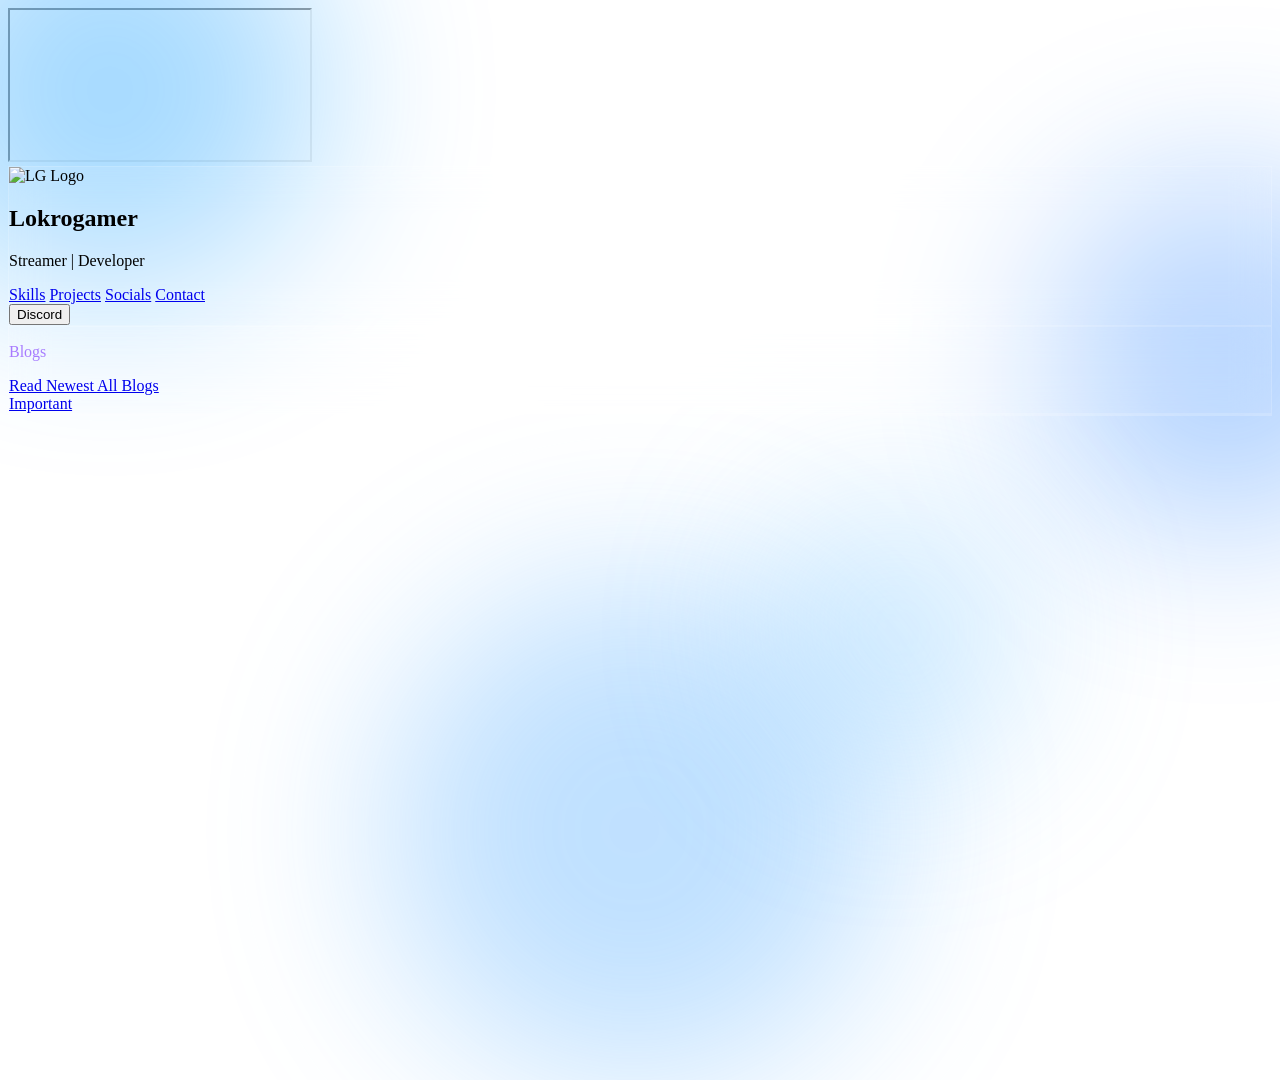
==== index.html @ 7dd2126e "Add initial HTML structure and styles for the Lokrogamer website" ====
<!doctype html>
<html lang="de">
<head>
    <meta charset="UTF-8" />
    <meta name="viewport" content="width=device-width, initial-scale=1.0" />
    <script src="https://cdn.jsdelivr.net/npm/@tailwindcss/browser@4"></script>
    <link rel="icon" href="/assets/logo-white.png">
    <title>Lokrogamer</title>
    <style>
        * {
scroll-behaviour: smooth;
        }
        :root {
         --div-length: 20px;
        }
        .placeholderBG {
            --color: rgba(255,255,255,.15);
            background-image:
                linear-gradient(0deg, transparent 24%, var(--color) 25%, var(--color) 26%, transparent 27%, transparent 74%, var(--color) 75%, var(--color) 76%, transparent 77%, transparent),
                linear-gradient(90deg, transparent 24%, var(--color) 25%, var(--color) 26%, transparent 27%, transparent 74%, var(--color) 75%, var(--color) 76%, transparent 77%, transparent);
            background-size: 40px 40px;
        }

        .glass {
            background: rgba(255, 255, 255, 0.08);
            backdrop-filter: blur(18px);
            -webkit-backdrop-filter: blur(18px);
            border: 1px solid rgba(255,255,255,.15);
        }
      .blob {
    position: absolute;
    border-radius: 9999px;
    filter: blur(90px);
    opacity: .35;
    animation: float 20s ease-in-out infinite;
}

/* NetCologne-Blau */
.blob1 {
    width: 420px;
    height: 420px;
    background: #0096ff;

    top: -120px;
    left: -100px;

    animation-duration: 18s;
}

.blob2 {
    width: 350px;
    height: 350px;
    background: #1d7dff;

    top: 20%;
    right: -120px;

    animation-duration: 25s;
    animation-delay: -5s;
}

.blob3 {
    width: 500px;
    height: 500px;
    background: #4aa8ff;

    bottom: -180px;
    left: 30%;

    animation-duration: 28s;
    animation-delay: -10s;
}

.blob4 {
    width: 260px;
    height: 260px;
    background: #6ec1ff;

    bottom: 15%;
    right: 20%;

    animation-duration: 22s;
    animation-delay: -15s;
}

@keyframes float {

    0% {
        transform: translate(0,0) scale(1) rotate(0deg);
    }

    25% {
        transform: translate(80px,-40px) scale(1.08) rotate(90deg);
    }

    50% {
        transform: translate(-40px,70px) scale(.92) rotate(180deg);
    }

    75% {
        transform: translate(-90px,-30px) scale(1.05) rotate(270deg);
    }

    100% {
        transform: translate(0,0) scale(1) rotate(360deg);
    }

}
        .gradient-text {
  background: linear-gradient(90deg, #a97aff, #4dd5ff);
  -webkit-background-clip: text;
  -webkit-text-fill-color: transparent;
}
        /* From Uiverse.io by javierBarroso */ 
.tickercard {
  width: 190px;
  height: 254px;
  background: rgb(223, 225, 235);
  overflow: hidden;
  border-radius: 20px;
  box-shadow:
    inset 0px 56px 40px #2224,
    inset 0px -56px 40px #fff,
    1px 1px 2px #fff,
    -1px -1px 2px #4442;
}

.content {
  position: relative;
  display: flex;
  justify-content: space-between;
  align-items: center;
  width: 300%;
  height: 100%;
  transform: translateX(0%);
  animation: anim 6s infinite cubic-bezier(0.68, -0.55, 0.265, 1.55);
}

.word {
  width: 50%;
  text-align: center;
  color: #333;
  font-size: 30px;
  font-weight: 600;
  text-shadow: 9px 8px 3px #4443;
}

@keyframes anim {
  0% {
    transform: translateX(0%);
  }
  20% {
    transform: translateX(0%);
  }
  30% {
    transform: translateX(-33.33%);
  }
  70% {
    transform: translateX(-33.33%);
  }
  80% {
    transform: translateX(-66.66%);
  }
  100% {
    transform: translateX(-66.66%);
  }
}
/* From Uiverse.io by zeeshan_2112 */ 
.ticket-canvas {
  min-height: 100%;
  display: flex;
  align-items: center;
  justify-content: center;
  padding: 2em;
}

.ticket-wrapper {
  --t-bg: #1e1e24;
  --t-bg-light: #2b2b36;
  --t-accent: #7c3aed;
  --t-accent-glow: rgba(124, 58, 237, 0.5);
  --t-text-main: #f8fafc;
  --t-text-muted: #94a3b8;
  font-size: 10px;
  perspective: 1000px;
  display: inline-block;
}

.ticket {
  position: relative;
  width: 22em;
  color: var(--t-text-main);
  font-family: "Space Grotesk", "Segoe UI", system-ui, sans-serif;
  transform-style: preserve-3d;
  transition:
    transform 0.6s cubic-bezier(0.23, 1, 0.32, 1),
    box-shadow 0.6s ease;
  box-shadow:
    0 20px 40px rgba(0, 0, 0, 0.8),
    0 0 0 1px rgba(255, 255, 255, 0.05);
  background: transparent;
  filter: drop-shadow(0px 0px 10px rgba(0, 0, 0, 0.5));
}

.ticket-wrapper:hover .ticket {
  transform: rotateX(5deg) rotateY(-10deg) scale(1.02);
  box-shadow:
    20px 20px 40px rgba(0, 0, 0, 0.6),
    0 0 0 1px rgba(255, 255, 255, 0.1),
    -5px -5px 20px var(--t-accent-glow);
}

.ticket::after {
  content: "";
  position: absolute;
  inset: 0;
  border-radius: 1em;
  pointer-events: none;
  background: linear-gradient(
    115deg,
    transparent 0%,
    transparent 40%,
    rgba(255, 255, 255, 0.1) 45%,
    rgba(255, 255, 255, 0.3) 50%,
    rgba(255, 255, 255, 0.1) 55%,
    transparent 60%,
    transparent 100%
  );
  z-index: 10;
  background-size: 250% 250%;
  background-position: 100% 100%;
  transition: background-position 0.6s cubic-bezier(0.23, 1, 0.32, 1);
  mix-blend-mode: overlay;
}

.ticket-wrapper:hover .ticket::after {
  background-position: 0% 0%;
}

.t-main {
  padding: 2em;
  position: relative;
  overflow: hidden;
  background: radial-gradient(
      circle at bottom left,
      transparent 1em,
      var(--t-bg) 1.05em
    ),
    radial-gradient(circle at bottom right, transparent 1em, var(--t-bg) 1.05em);
  background-size: 51% 100%;
  background-position:
    bottom left,
    bottom right;
  background-repeat: no-repeat;
  border-top-left-radius: 1em;
  border-top-right-radius: 1em;
}

.t-main::after {
  content: "";
  position: absolute;
  top: 0;
  left: 0;
  right: 0;
  bottom: 0;
  background-image: linear-gradient(
      rgba(124, 58, 237, 0.15) 1px,
      transparent 1px
    ),
    linear-gradient(90deg, rgba(124, 58, 237, 0.15) 1px, transparent 1px);
  background-size: 2em 2em;
  opacity: 0.6;
  z-index: 0;
  pointer-events: none;
  transform: perspective(500px) rotateX(20deg) scale(1.5);
  animation: grid-scroll 20s linear infinite;
}

@keyframes grid-scroll {
  0% {
    background-position: 0 0;
  }

  100% {
    background-position: 0 4em;
  }
}

.t-content {
  position: relative;
  z-index: 1;
}

.t-header {
  display: flex;
  justify-content: space-between;
  align-items: flex-start;
  margin-bottom: 2em;
}

.t-logo {
  display: flex;
  align-items: center;
  gap: 0.5em;
  font-weight: 900;
  font-size: 1.2em;
  letter-spacing: -0.05em;
  color: #fff;
}

.t-logo svg {
  width: 1.5em;
  height: 1.5em;
  fill: var(--t-accent);
  filter: drop-shadow(0 0 5px var(--t-accent));
  animation: logo-pulse 3s ease-in-out infinite alternate;
}

@keyframes logo-pulse {
  0% {
    filter: drop-shadow(0 0 2px var(--t-accent));
  }

  100% {
    filter: drop-shadow(0 0 10px var(--t-accent)) brightness(1.2);
  }
}

.t-type {
  font-size: 0.6em;
  text-transform: uppercase;
  letter-spacing: 0.2em;
  color: var(--t-accent);
  border: 1px solid var(--t-accent);
  padding: 0.4em 0.8em;
  border-radius: 99em;
  font-weight: 700;
}

.t-title {
  font-size: 2.5em;
  font-weight: 900;
  line-height: 1.1;
  margin-bottom: 0.2em;
  text-transform: uppercase;
  background: linear-gradient(135deg, #fff 0%, #a5b4fc 100%);
  -webkit-background-clip: text;
  background-clip: text;
  -webkit-text-fill-color: transparent;
}

.t-subtitle {
  color: var(--t-text-muted);
  font-size: 0.9em;
  margin-bottom: 2.5em;
}

.t-details {
  display: grid;
  grid-template-columns: 1fr 1fr;
  gap: 1.5em;
  margin-bottom: 1em;
}

.t-detail-item {
  display: flex;
  flex-direction: column;
  gap: 0.2em;
}

.t-label {
  font-size: 0.6em;
  text-transform: uppercase;
  letter-spacing: 0.1em;
  color: var(--t-text-muted);
}

.t-value {
  font-size: 1.1em;
  font-weight: 700;
  color: var(--t-text-main);
}

.t-perforation {
  display: flex;
  justify-content: space-between;
  height: 1em;
  align-items: center;
  position: relative;
  z-index: 2;
}

.t-perf-line {
  flex-grow: 1;
  height: 0;
  border-top: 2px dashed rgba(255, 255, 255, 0.2);
  margin: 0 1.5em;
}

.t-stub {
  padding: 2em;
  background: radial-gradient(
      circle at top left,
      transparent 1em,
      var(--t-bg-light) 1.05em
    ),
    radial-gradient(
      circle at top right,
      transparent 1em,
      var(--t-bg-light) 1.05em
    );
  background-size: 51% 100%;
  background-position:
    top left,
    top right;
  background-repeat: no-repeat;
  border-bottom-left-radius: 1em;
  border-bottom-right-radius: 1em;
  display: flex;
  justify-content: space-between;
  align-items: center;
  position: relative;
}

.t-barcode-container {
  display: flex;
  flex-direction: column;
  gap: 0.5em;
}

.t-barcode {
  width: 10em;
  height: 3em;
  background: repeating-linear-gradient(
    90deg,
    #fff 0,
    #fff 2px,
    transparent 2px,
    transparent 4px,
    #fff 4px,
    #fff 5px,
    transparent 5px,
    transparent 8px,
    #fff 8px,
    #fff 12px,
    transparent 12px,
    transparent 15px,
    #fff 15px,
    #fff 16px,
    transparent 16px,
    transparent 18px
  );
  opacity: 0.8;
}

.t-barcode-id {
  font-family: monospace;
  font-size: 0.7em;
  color: var(--t-text-muted);
  letter-spacing: 0.2em;
  text-align: justify;
}

.t-admit {
  text-align: right;
}

.t-admit-text {
  font-size: 0.7em;
  text-transform: uppercase;
  letter-spacing: 0.1em;
  color: var(--t-text-muted);
}

.t-admit-num {
  font-size: 3em;
  font-weight: 900;
  line-height: 1;
  color: var(--t-accent);
  text-shadow: 0 0 15px var(--t-accent-glow);
}

.ticket-wrapper:active .ticket {
  transform: rotateX(15deg) rotateY(-5deg) scale(0.98);
}

.ticket-wrapper:active .t-stub {
  transform: translateY(5px) rotateZ(2deg);
  opacity: 0.8;
  transition:
    transform 0.2s ease,
    opacity 0.2s ease;
}

    </style>
 
</head>

<body class="bg-black text-white overflow-x-hidden">

    <!-- Hintergrund -->
    <iframe
        src="https://lokro.dev/beta/nc/background.html"
        class="fixed inset-0 w-full h-full -z-10 border-0">
    </iframe>
    <!-- Animierte Blur-Kreise -->
<div class="pointer-events-none fixed inset-0 overflow-hidden -z-0">

    <div class="blob blob1"></div>
    <div class="blob blob2"></div>
    <div class="blob blob3"></div>
    <div class="blob blob4"></div>

</div>
    <main class="relative min-h-screen">

        <!-- Navbar -->
        <nav class="glass fixed top-5 left-1/2 -translate-x-1/2 w-[95%] max-w-7xl rounded-2xl px-6 py-4 z-50">
            <div class="flex items-center justify-between">

                <div class="flex items-center gap-4">
                    <div class="w-12 h-12 rounded-xl">
                        <img src="https://lokro.dev/assets/logo-white.png" alt="LG Logo">
                    </div>

                    <div>
                        <h1 class="font-bold text-xl">Lokrogamer</h1>
                        <p class="text-xs text-white/60">
                           Streamer | Developer
                        </p>
                    </div>
                </div>

                <div class="hidden md:flex gap-8 text-white/80">
                    <a href="#">Skills</a>
                    <a href="#">Projects</a>
                    <a href="#">Socials</a>
                    <a href="#">Contact</a>
                </div>

                <button onclick="window.location.href='https://lgg.lovable.app/s/lokrogang'" class="bg-blue-600 hover:bg-blue-500 px-5 py-2 rounded-xl font-semibold transition">
                    Discord
                </button>

            </div>
        </nav>
 
        <!-- Hero -->
        <section class="min-h-screen flex flex-col items-center justify-center px-6 ">
            <div class="w-[85%] max-w-4xl rounded-2xl px-6 py-6 z-1 glass flex flex-col gap-5 items-center">
                <p class="text-5xl gradient-text font-bold h-14">Blogs</p>
                <!--CTA-BTNS-->
                <div class="flex items-center flex-col gap-5">
                    <div class="flex flex-row items-center gap-10">
                        <a href="#newest" class="bg-blue-600 hover:bg-blue-500 px-5 py-2 rounded-xl font-semibold transition">
                            Read Newest
                        </a>
                        <a href="#blogList" class="bg-blue-600 hover:bg-blue-500 px-5 py-2 rounded-xl font-semibold transition">
                            All Blogs
                        </a>
                    </div>
                    <a href="#important" class="bg-blue-600 hover:bg-blue-500 px-5 py-2 rounded-xl font-semibold transition">
                        Important
                    </a>
                </div>
            </div>
        </section>
   
        <section class="min-h-screen flex flex-col items-center justify-center px-6 ">
            <div id="blogList" class="w-[85%] max-w-4xl rounded-2xl px-6 py-6 z-1 glass flex flex-col gap-5 items-center">
                <!-- Blog entries will be rendered here -->
            </div>
        </section>

    </main>

<script>
// --- Dynamic Blog Entry System ---

// Example JSON for blog entries (replace or load as needed)
const blogData = [
    {
        "title": "Willkommen beim neuen Lokrogamer Blog!",
        "date": "2024-06-01",
        "author": "Lokrogamer",
        "tags": ["info", "start"],
        "content": `
            <p>Wir freuen uns, unseren neuen Blog zu starten. Hier erfährst du alle Neuigkeiten, Ankündigungen und mehr über Lokrogamer!</p>
            <ul class="list-disc ml-4">
                <li>Regelmäßige Updates</li>
                <li>Blick hinter die Kulissen</li>
                <li>Exklusive Inhalte für Community-Mitglieder</li>
            </ul>
        `,
        "important": true
    },
    {
        "title": "Nächstes Community-Event",
        "date": "2024-06-11",
        "author": "Team Lokro",
        "tags": ["event", "community"],
        "content": `
            <p>Am 14.06. findet unser nächstes Community-Event statt. Seid dabei und gewinnt Preise – Details findest du <a class="underline text-blue-400" href='https://lokro.dev/events'>hier</a>!</p>
        `,
        "important": false
    },
    {
        "title": "Wartungsarbeiten am Blog",
        "date": "2024-06-06",
        "author": "Lokrogamer Admin",
        "tags": ["maintenance"],
        "content": `
            <p>Am 8. Juni gibt es geplante Wartungsarbeiten. Währenddessen ist der Blog für kurze Zeit nicht erreichbar.</p>
        `,
        "important": false
    }
];

// Helper: format date for DE locale
function formatDateDe(isoDate) {
    try {
        return new Date(isoDate).toLocaleDateString("de-DE", {
            year: "numeric",
            month: "short",
            day: "numeric"
        });
    } catch {
        return isoDate;
    }
}

// Render all blogs (with newest first)
function renderAllBlogs(blogs, container) {
    if (!blogs.length) {
        container.innerHTML = "<div class='text-center text-lg text-white/70'>Keine Blogeinträge verfügbar.</div>";
        return;
    }
    container.innerHTML = blogs.map(entry => `
        <article id="blog-${entry.date}-${entry.title.replace(/\s/g, '')}" class="w-full bg-white/5 px-6 py-5 rounded-xl flex flex-col gap-2 shadow-md">
            <div class="flex justify-between items-center mb-1">
                <h2 class="font-bold text-2xl gradient-text">${entry.title}</h2>
                <span class="bg-blue-700/60 text-white/70 text-xs font-semibold rounded-full px-3 py-1 whitespace-nowrap">${formatDateDe(entry.date)}</span>
            </div>
            <div class="flex flex-wrap gap-2 mb-2">
                ${entry.important ? `<span class='bg-red-600/60 text-xs font-bold text-white px-2 py-0.5 rounded'>Wichtig</span>` : ""}
                ${entry.tags.map(tag => `<span class="bg-blue-500/40 text-xs text-white px-2 py-0.5 rounded">${tag}</span>`).join(' ')}
                <span class="text-xs text-white/60 ml-auto">${entry.author}</span>
            </div>
        
</section>


        
        

    </main>
 <script>
const blobs = document.querySelectorAll(".blob");

document.addEventListener("mousemove", (e) => {

    const x = e.clientX / window.innerWidth - 0.5;
    const y = e.clientY / window.innerHeight - 0.5;

    blobs.forEach((blob, i) => {

        const speed = (i + 1) * 20;

        blob.style.transform =
            `translate(${x * speed}px, ${y * speed}px)`;

    });

});
</script>
</body>
</html>
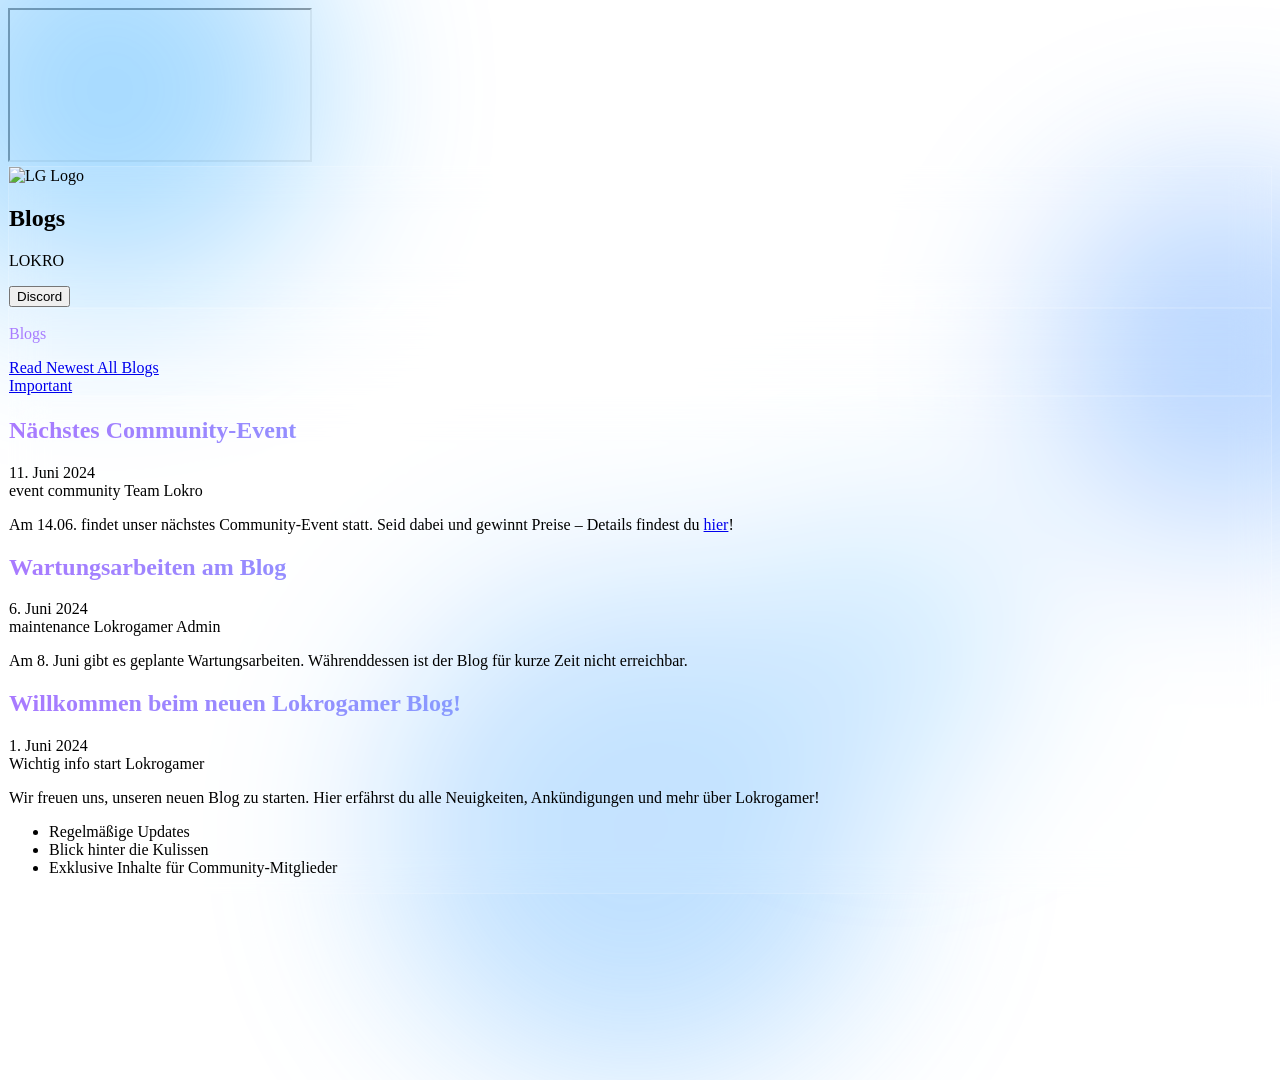
==== commit 60277e4a: "Update index.html" ====
--- a/index.html
+++ b/index.html
@@ -8,7 +8,7 @@
     <title>Lokrogamer</title>
     <style>
         * {
-scroll-behaviour: smooth;
+            scroll-behaviour: smooth;
         }
         :root {
          --div-length: 20px;
@@ -27,475 +27,422 @@
             -webkit-backdrop-filter: blur(18px);
             border: 1px solid rgba(255,255,255,.15);
         }
-      .blob {
-    position: absolute;
-    border-radius: 9999px;
-    filter: blur(90px);
-    opacity: .35;
-    animation: float 20s ease-in-out infinite;
-}
-
-/* NetCologne-Blau */
-.blob1 {
-    width: 420px;
-    height: 420px;
-    background: #0096ff;
-
-    top: -120px;
-    left: -100px;
-
-    animation-duration: 18s;
-}
-
-.blob2 {
-    width: 350px;
-    height: 350px;
-    background: #1d7dff;
-
-    top: 20%;
-    right: -120px;
-
-    animation-duration: 25s;
-    animation-delay: -5s;
-}
-
-.blob3 {
-    width: 500px;
-    height: 500px;
-    background: #4aa8ff;
-
-    bottom: -180px;
-    left: 30%;
-
-    animation-duration: 28s;
-    animation-delay: -10s;
-}
-
-.blob4 {
-    width: 260px;
-    height: 260px;
-    background: #6ec1ff;
-
-    bottom: 15%;
-    right: 20%;
-
-    animation-duration: 22s;
-    animation-delay: -15s;
-}
-
-@keyframes float {
-
-    0% {
-        transform: translate(0,0) scale(1) rotate(0deg);
-    }
-
-    25% {
-        transform: translate(80px,-40px) scale(1.08) rotate(90deg);
-    }
-
-    50% {
-        transform: translate(-40px,70px) scale(.92) rotate(180deg);
-    }
-
-    75% {
-        transform: translate(-90px,-30px) scale(1.05) rotate(270deg);
-    }
-
-    100% {
-        transform: translate(0,0) scale(1) rotate(360deg);
-    }
-
-}
+        .blob {
+            position: absolute;
+            border-radius: 9999px;
+            filter: blur(90px);
+            opacity: .35;
+            animation: float 20s ease-in-out infinite;
+        }
+
+        /* NetCologne-Blau */
+        .blob1 {
+            width: 420px;
+            height: 420px;
+            background: #0096ff;
+            top: -120px;
+            left: -100px;
+            animation-duration: 18s;
+        }
+
+        .blob2 {
+            width: 350px;
+            height: 350px;
+            background: #1d7dff;
+            top: 20%;
+            right: -120px;
+            animation-duration: 25s;
+            animation-delay: -5s;
+        }
+
+        .blob3 {
+            width: 500px;
+            height: 500px;
+            background: #4aa8ff;
+            bottom: -180px;
+            left: 30%;
+            animation-duration: 28s;
+            animation-delay: -10s;
+        }
+
+        .blob4 {
+            width: 260px;
+            height: 260px;
+            background: #6ec1ff;
+            bottom: 15%;
+            right: 20%;
+            animation-duration: 22s;
+            animation-delay: -15s;
+        }
+
+        @keyframes float {
+            0% { transform: translate(0,0) scale(1) rotate(0deg);}
+            25% { transform: translate(80px,-40px) scale(1.08) rotate(90deg);}
+            50% { transform: translate(-40px,70px) scale(.92) rotate(180deg);}
+            75% { transform: translate(-90px,-30px) scale(1.05) rotate(270deg);}
+            100% { transform: translate(0,0) scale(1) rotate(360deg);}
+        }
         .gradient-text {
-  background: linear-gradient(90deg, #a97aff, #4dd5ff);
-  -webkit-background-clip: text;
-  -webkit-text-fill-color: transparent;
-}
+            background: linear-gradient(90deg, #a97aff, #4dd5ff);
+            -webkit-background-clip: text;
+            -webkit-text-fill-color: transparent;
+        }
         /* From Uiverse.io by javierBarroso */ 
-.tickercard {
-  width: 190px;
-  height: 254px;
-  background: rgb(223, 225, 235);
-  overflow: hidden;
-  border-radius: 20px;
-  box-shadow:
-    inset 0px 56px 40px #2224,
-    inset 0px -56px 40px #fff,
-    1px 1px 2px #fff,
-    -1px -1px 2px #4442;
-}
-
-.content {
-  position: relative;
-  display: flex;
-  justify-content: space-between;
-  align-items: center;
-  width: 300%;
-  height: 100%;
-  transform: translateX(0%);
-  animation: anim 6s infinite cubic-bezier(0.68, -0.55, 0.265, 1.55);
-}
-
-.word {
-  width: 50%;
-  text-align: center;
-  color: #333;
-  font-size: 30px;
-  font-weight: 600;
-  text-shadow: 9px 8px 3px #4443;
-}
-
-@keyframes anim {
-  0% {
-    transform: translateX(0%);
-  }
-  20% {
-    transform: translateX(0%);
-  }
-  30% {
-    transform: translateX(-33.33%);
-  }
-  70% {
-    transform: translateX(-33.33%);
-  }
-  80% {
-    transform: translateX(-66.66%);
-  }
-  100% {
-    transform: translateX(-66.66%);
-  }
-}
-/* From Uiverse.io by zeeshan_2112 */ 
-.ticket-canvas {
-  min-height: 100%;
-  display: flex;
-  align-items: center;
-  justify-content: center;
-  padding: 2em;
-}
-
-.ticket-wrapper {
-  --t-bg: #1e1e24;
-  --t-bg-light: #2b2b36;
-  --t-accent: #7c3aed;
-  --t-accent-glow: rgba(124, 58, 237, 0.5);
-  --t-text-main: #f8fafc;
-  --t-text-muted: #94a3b8;
-  font-size: 10px;
-  perspective: 1000px;
-  display: inline-block;
-}
-
-.ticket {
-  position: relative;
-  width: 22em;
-  color: var(--t-text-main);
-  font-family: "Space Grotesk", "Segoe UI", system-ui, sans-serif;
-  transform-style: preserve-3d;
-  transition:
-    transform 0.6s cubic-bezier(0.23, 1, 0.32, 1),
-    box-shadow 0.6s ease;
-  box-shadow:
-    0 20px 40px rgba(0, 0, 0, 0.8),
-    0 0 0 1px rgba(255, 255, 255, 0.05);
-  background: transparent;
-  filter: drop-shadow(0px 0px 10px rgba(0, 0, 0, 0.5));
-}
-
-.ticket-wrapper:hover .ticket {
-  transform: rotateX(5deg) rotateY(-10deg) scale(1.02);
-  box-shadow:
-    20px 20px 40px rgba(0, 0, 0, 0.6),
-    0 0 0 1px rgba(255, 255, 255, 0.1),
-    -5px -5px 20px var(--t-accent-glow);
-}
-
-.ticket::after {
-  content: "";
-  position: absolute;
-  inset: 0;
-  border-radius: 1em;
-  pointer-events: none;
-  background: linear-gradient(
-    115deg,
-    transparent 0%,
-    transparent 40%,
-    rgba(255, 255, 255, 0.1) 45%,
-    rgba(255, 255, 255, 0.3) 50%,
-    rgba(255, 255, 255, 0.1) 55%,
-    transparent 60%,
-    transparent 100%
-  );
-  z-index: 10;
-  background-size: 250% 250%;
-  background-position: 100% 100%;
-  transition: background-position 0.6s cubic-bezier(0.23, 1, 0.32, 1);
-  mix-blend-mode: overlay;
-}
-
-.ticket-wrapper:hover .ticket::after {
-  background-position: 0% 0%;
-}
-
-.t-main {
-  padding: 2em;
-  position: relative;
-  overflow: hidden;
-  background: radial-gradient(
-      circle at bottom left,
-      transparent 1em,
-      var(--t-bg) 1.05em
-    ),
-    radial-gradient(circle at bottom right, transparent 1em, var(--t-bg) 1.05em);
-  background-size: 51% 100%;
-  background-position:
-    bottom left,
-    bottom right;
-  background-repeat: no-repeat;
-  border-top-left-radius: 1em;
-  border-top-right-radius: 1em;
-}
-
-.t-main::after {
-  content: "";
-  position: absolute;
-  top: 0;
-  left: 0;
-  right: 0;
-  bottom: 0;
-  background-image: linear-gradient(
-      rgba(124, 58, 237, 0.15) 1px,
-      transparent 1px
-    ),
-    linear-gradient(90deg, rgba(124, 58, 237, 0.15) 1px, transparent 1px);
-  background-size: 2em 2em;
-  opacity: 0.6;
-  z-index: 0;
-  pointer-events: none;
-  transform: perspective(500px) rotateX(20deg) scale(1.5);
-  animation: grid-scroll 20s linear infinite;
-}
-
-@keyframes grid-scroll {
-  0% {
-    background-position: 0 0;
-  }
-
-  100% {
-    background-position: 0 4em;
-  }
-}
-
-.t-content {
-  position: relative;
-  z-index: 1;
-}
-
-.t-header {
-  display: flex;
-  justify-content: space-between;
-  align-items: flex-start;
-  margin-bottom: 2em;
-}
-
-.t-logo {
-  display: flex;
-  align-items: center;
-  gap: 0.5em;
-  font-weight: 900;
-  font-size: 1.2em;
-  letter-spacing: -0.05em;
-  color: #fff;
-}
-
-.t-logo svg {
-  width: 1.5em;
-  height: 1.5em;
-  fill: var(--t-accent);
-  filter: drop-shadow(0 0 5px var(--t-accent));
-  animation: logo-pulse 3s ease-in-out infinite alternate;
-}
-
-@keyframes logo-pulse {
-  0% {
-    filter: drop-shadow(0 0 2px var(--t-accent));
-  }
-
-  100% {
-    filter: drop-shadow(0 0 10px var(--t-accent)) brightness(1.2);
-  }
-}
-
-.t-type {
-  font-size: 0.6em;
-  text-transform: uppercase;
-  letter-spacing: 0.2em;
-  color: var(--t-accent);
-  border: 1px solid var(--t-accent);
-  padding: 0.4em 0.8em;
-  border-radius: 99em;
-  font-weight: 700;
-}
-
-.t-title {
-  font-size: 2.5em;
-  font-weight: 900;
-  line-height: 1.1;
-  margin-bottom: 0.2em;
-  text-transform: uppercase;
-  background: linear-gradient(135deg, #fff 0%, #a5b4fc 100%);
-  -webkit-background-clip: text;
-  background-clip: text;
-  -webkit-text-fill-color: transparent;
-}
-
-.t-subtitle {
-  color: var(--t-text-muted);
-  font-size: 0.9em;
-  margin-bottom: 2.5em;
-}
-
-.t-details {
-  display: grid;
-  grid-template-columns: 1fr 1fr;
-  gap: 1.5em;
-  margin-bottom: 1em;
-}
-
-.t-detail-item {
-  display: flex;
-  flex-direction: column;
-  gap: 0.2em;
-}
-
-.t-label {
-  font-size: 0.6em;
-  text-transform: uppercase;
-  letter-spacing: 0.1em;
-  color: var(--t-text-muted);
-}
-
-.t-value {
-  font-size: 1.1em;
-  font-weight: 700;
-  color: var(--t-text-main);
-}
-
-.t-perforation {
-  display: flex;
-  justify-content: space-between;
-  height: 1em;
-  align-items: center;
-  position: relative;
-  z-index: 2;
-}
-
-.t-perf-line {
-  flex-grow: 1;
-  height: 0;
-  border-top: 2px dashed rgba(255, 255, 255, 0.2);
-  margin: 0 1.5em;
-}
-
-.t-stub {
-  padding: 2em;
-  background: radial-gradient(
-      circle at top left,
-      transparent 1em,
-      var(--t-bg-light) 1.05em
-    ),
-    radial-gradient(
-      circle at top right,
-      transparent 1em,
-      var(--t-bg-light) 1.05em
-    );
-  background-size: 51% 100%;
-  background-position:
-    top left,
-    top right;
-  background-repeat: no-repeat;
-  border-bottom-left-radius: 1em;
-  border-bottom-right-radius: 1em;
-  display: flex;
-  justify-content: space-between;
-  align-items: center;
-  position: relative;
-}
-
-.t-barcode-container {
-  display: flex;
-  flex-direction: column;
-  gap: 0.5em;
-}
-
-.t-barcode {
-  width: 10em;
-  height: 3em;
-  background: repeating-linear-gradient(
-    90deg,
-    #fff 0,
-    #fff 2px,
-    transparent 2px,
-    transparent 4px,
-    #fff 4px,
-    #fff 5px,
-    transparent 5px,
-    transparent 8px,
-    #fff 8px,
-    #fff 12px,
-    transparent 12px,
-    transparent 15px,
-    #fff 15px,
-    #fff 16px,
-    transparent 16px,
-    transparent 18px
-  );
-  opacity: 0.8;
-}
-
-.t-barcode-id {
-  font-family: monospace;
-  font-size: 0.7em;
-  color: var(--t-text-muted);
-  letter-spacing: 0.2em;
-  text-align: justify;
-}
-
-.t-admit {
-  text-align: right;
-}
-
-.t-admit-text {
-  font-size: 0.7em;
-  text-transform: uppercase;
-  letter-spacing: 0.1em;
-  color: var(--t-text-muted);
-}
-
-.t-admit-num {
-  font-size: 3em;
-  font-weight: 900;
-  line-height: 1;
-  color: var(--t-accent);
-  text-shadow: 0 0 15px var(--t-accent-glow);
-}
-
-.ticket-wrapper:active .ticket {
-  transform: rotateX(15deg) rotateY(-5deg) scale(0.98);
-}
-
-.ticket-wrapper:active .t-stub {
-  transform: translateY(5px) rotateZ(2deg);
-  opacity: 0.8;
-  transition:
-    transform 0.2s ease,
-    opacity 0.2s ease;
-}
-
+        .tickercard {
+            width: 190px;
+            height: 254px;
+            background: rgb(223, 225, 235);
+            overflow: hidden;
+            border-radius: 20px;
+            box-shadow:
+                inset 0px 56px 40px #2224,
+                inset 0px -56px 40px #fff,
+                1px 1px 2px #fff,
+                -1px -1px 2px #4442;
+        }
+
+        .content {
+            position: relative;
+            display: flex;
+            justify-content: space-between;
+            align-items: center;
+            width: 300%;
+            height: 100%;
+            transform: translateX(0%);
+            animation: anim 6s infinite cubic-bezier(0.68, -0.55, 0.265, 1.55);
+        }
+
+        .word {
+            width: 50%;
+            text-align: center;
+            color: #333;
+            font-size: 30px;
+            font-weight: 600;
+            text-shadow: 9px 8px 3px #4443;
+        }
+
+        @keyframes anim {
+            0% { transform: translateX(0%);}
+            20% { transform: translateX(0%);}
+            30% { transform: translateX(-33.33%);}
+            70% { transform: translateX(-33.33%);}
+            80% { transform: translateX(-66.66%);}
+            100% { transform: translateX(-66.66%);}
+        }
+        /* From Uiverse.io by zeeshan_2112 */ 
+        .ticket-canvas {
+            min-height: 100%;
+            display: flex;
+            align-items: center;
+            justify-content: center;
+            padding: 2em;
+        }
+
+        .ticket-wrapper {
+            --t-bg: #1e1e24;
+            --t-bg-light: #2b2b36;
+            --t-accent: #7c3aed;
+            --t-accent-glow: rgba(124, 58, 237, 0.5);
+            --t-text-main: #f8fafc;
+            --t-text-muted: #94a3b8;
+            font-size: 10px;
+            perspective: 1000px;
+            display: inline-block;
+        }
+
+        .ticket {
+            position: relative;
+            width: 22em;
+            color: var(--t-text-main);
+            font-family: "Space Grotesk", "Segoe UI", system-ui, sans-serif;
+            transform-style: preserve-3d;
+            transition:
+                transform 0.6s cubic-bezier(0.23, 1, 0.32, 1),
+                box-shadow 0.6s ease;
+            box-shadow:
+                0 20px 40px rgba(0, 0, 0, 0.8),
+                0 0 0 1px rgba(255, 255, 255, 0.05);
+            background: transparent;
+            filter: drop-shadow(0px 0px 10px rgba(0, 0, 0, 0.5));
+        }
+
+        .ticket-wrapper:hover .ticket {
+            transform: rotateX(5deg) rotateY(-10deg) scale(1.02);
+            box-shadow:
+                20px 20px 40px rgba(0, 0, 0, 0.6),
+                0 0 0 1px rgba(255, 255, 255, 0.1),
+                -5px -5px 20px var(--t-accent-glow);
+        }
+
+        .ticket::after {
+            content: "";
+            position: absolute;
+            inset: 0;
+            border-radius: 1em;
+            pointer-events: none;
+            background: linear-gradient(
+                115deg,
+                transparent 0%,
+                transparent 40%,
+                rgba(255, 255, 255, 0.1) 45%,
+                rgba(255, 255, 255, 0.3) 50%,
+                rgba(255, 255, 255, 0.1) 55%,
+                transparent 60%,
+                transparent 100%
+            );
+            z-index: 10;
+            background-size: 250% 250%;
+            background-position: 100% 100%;
+            transition: background-position 0.6s cubic-bezier(0.23, 1, 0.32, 1);
+            mix-blend-mode: overlay;
+        }
+
+        .ticket-wrapper:hover .ticket::after {
+            background-position: 0% 0%;
+        }
+
+        .t-main {
+            padding: 2em;
+            position: relative;
+            overflow: hidden;
+            background: radial-gradient(
+                    circle at bottom left,
+                    transparent 1em,
+                    var(--t-bg) 1.05em
+                ),
+                radial-gradient(circle at bottom right, transparent 1em, var(--t-bg) 1.05em);
+            background-size: 51% 100%;
+            background-position: bottom left, bottom right;
+            background-repeat: no-repeat;
+            border-top-left-radius: 1em;
+            border-top-right-radius: 1em;
+        }
+
+        .t-main::after {
+            content: "";
+            position: absolute;
+            top: 0;
+            left: 0;
+            right: 0;
+            bottom: 0;
+            background-image: linear-gradient(
+                    rgba(124, 58, 237, 0.15) 1px,
+                    transparent 1px
+                ),
+                linear-gradient(90deg, rgba(124, 58, 237, 0.15) 1px, transparent 1px);
+            background-size: 2em 2em;
+            opacity: 0.6;
+            z-index: 0;
+            pointer-events: none;
+            transform: perspective(500px) rotateX(20deg) scale(1.5);
+            animation: grid-scroll 20s linear infinite;
+        }
+
+        @keyframes grid-scroll {
+            0% { background-position: 0 0;}
+            100% { background-position: 0 4em; }
+        }
+
+        .t-content {
+            position: relative;
+            z-index: 1;
+        }
+
+        .t-header {
+            display: flex;
+            justify-content: space-between;
+            align-items: flex-start;
+            margin-bottom: 2em;
+        }
+
+        .t-logo {
+            display: flex;
+            align-items: center;
+            gap: 0.5em;
+            font-weight: 900;
+            font-size: 1.2em;
+            letter-spacing: -0.05em;
+            color: #fff;
+        }
+
+        .t-logo svg {
+            width: 1.5em;
+            height: 1.5em;
+            fill: var(--t-accent);
+            filter: drop-shadow(0 0 5px var(--t-accent));
+            animation: logo-pulse 3s ease-in-out infinite alternate;
+        }
+
+        @keyframes logo-pulse {
+            0% { filter: drop-shadow(0 0 2px var(--t-accent)); }
+            100% { filter: drop-shadow(0 0 10px var(--t-accent)) brightness(1.2);}
+        }
+
+        .t-type {
+            font-size: 0.6em;
+            text-transform: uppercase;
+            letter-spacing: 0.2em;
+            color: var(--t-accent);
+            border: 1px solid var(--t-accent);
+            padding: 0.4em 0.8em;
+            border-radius: 99em;
+            font-weight: 700;
+        }
+
+        .t-title {
+            font-size: 2.5em;
+            font-weight: 900;
+            line-height: 1.1;
+            margin-bottom: 0.2em;
+            text-transform: uppercase;
+            background: linear-gradient(135deg, #fff 0%, #a5b4fc 100%);
+            -webkit-background-clip: text;
+            background-clip: text;
+            -webkit-text-fill-color: transparent;
+        }
+
+        .t-subtitle {
+            color: var(--t-text-muted);
+            font-size: 0.9em;
+            margin-bottom: 2.5em;
+        }
+
+        .t-details {
+            display: grid;
+            grid-template-columns: 1fr 1fr;
+            gap: 1.5em;
+            margin-bottom: 1em;
+        }
+
+        .t-detail-item {
+            display: flex;
+            flex-direction: column;
+            gap: 0.2em;
+        }
+
+        .t-label {
+            font-size: 0.6em;
+            text-transform: uppercase;
+            letter-spacing: 0.1em;
+            color: var(--t-text-muted);
+        }
+
+        .t-value {
+            font-size: 1.1em;
+            font-weight: 700;
+            color: var(--t-text-main);
+        }
+
+        .t-perforation {
+            display: flex;
+            justify-content: space-between;
+            height: 1em;
+            align-items: center;
+            position: relative;
+            z-index: 2;
+        }
+
+        .t-perf-line {
+            flex-grow: 1;
+            height: 0;
+            border-top: 2px dashed rgba(255, 255, 255, 0.2);
+            margin: 0 1.5em;
+        }
+
+        .t-stub {
+            padding: 2em;
+            background: radial-gradient(
+                    circle at top left,
+                    transparent 1em,
+                    var(--t-bg-light) 1.05em
+                ),
+                radial-gradient(
+                    circle at top right,
+                    transparent 1em,
+                    var(--t-bg-light) 1.05em
+                );
+            background-size: 51% 100%;
+            background-position: top left, top right;
+            background-repeat: no-repeat;
+            border-bottom-left-radius: 1em;
+            border-bottom-right-radius: 1em;
+            display: flex;
+            justify-content: space-between;
+            align-items: center;
+            position: relative;
+        }
+
+        .t-barcode-container {
+            display: flex;
+            flex-direction: column;
+            gap: 0.5em;
+        }
+
+        .t-barcode {
+            width: 10em;
+            height: 3em;
+            background: repeating-linear-gradient(
+                90deg,
+                #fff 0,
+                #fff 2px,
+                transparent 2px,
+                transparent 4px,
+                #fff 4px,
+                #fff 5px,
+                transparent 5px,
+                transparent 8px,
+                #fff 8px,
+                #fff 12px,
+                transparent 12px,
+                transparent 15px,
+                #fff 15px,
+                #fff 16px,
+                transparent 16px,
+                transparent 18px
+            );
+            opacity: 0.8;
+        }
+
+        .t-barcode-id {
+            font-family: monospace;
+            font-size: 0.7em;
+            color: var(--t-text-muted);
+            letter-spacing: 0.2em;
+            text-align: justify;
+        }
+
+        .t-admit {
+            text-align: right;
+        }
+
+        .t-admit-text {
+            font-size: 0.7em;
+            text-transform: uppercase;
+            letter-spacing: 0.1em;
+            color: var(--t-text-muted);
+        }
+
+        .t-admit-num {
+            font-size: 3em;
+            font-weight: 900;
+            line-height: 1;
+            color: var(--t-accent);
+            text-shadow: 0 0 15px var(--t-accent-glow);
+        }
+
+        .ticket-wrapper:active .ticket {
+            transform: rotateX(15deg) rotateY(-5deg) scale(0.98);
+        }
+
+        .ticket-wrapper:active .t-stub {
+            transform: translateY(5px) rotateZ(2deg);
+            opacity: 0.8;
+            transition:
+                transform 0.2s ease,
+                opacity 0.2s ease;
+        }
     </style>
- 
 </head>
-
 <body class="bg-black text-white overflow-x-hidden">
 
     <!-- Hintergrund -->
@@ -504,14 +451,14 @@
         class="fixed inset-0 w-full h-full -z-10 border-0">
     </iframe>
     <!-- Animierte Blur-Kreise -->
-<div class="pointer-events-none fixed inset-0 overflow-hidden -z-0">
-
-    <div class="blob blob1"></div>
-    <div class="blob blob2"></div>
-    <div class="blob blob3"></div>
-    <div class="blob blob4"></div>
-
-</div>
+    <div class="pointer-events-none fixed inset-0 overflow-hidden -z-0">
+
+        <div class="blob blob1"></div>
+        <div class="blob blob2"></div>
+        <div class="blob blob3"></div>
+        <div class="blob blob4"></div>
+
+    </div>
     <main class="relative min-h-screen">
 
         <!-- Navbar -->
@@ -524,24 +471,18 @@
                     </div>
 
                     <div>
-                        <h1 class="font-bold text-xl">Lokrogamer</h1>
+                        <h1 class="font-bold text-xl">Blogs</h1>
                         <p class="text-xs text-white/60">
-                           Streamer | Developer
+                           LOKRO
                         </p>
                     </div>
                 </div>
 
-                <div class="hidden md:flex gap-8 text-white/80">
-                    <a href="#">Skills</a>
-                    <a href="#">Projects</a>
-                    <a href="#">Socials</a>
-                    <a href="#">Contact</a>
-                </div>
+                <div id="navBlogs" class="hidden md:flex gap-8 text-white/80"></div>
 
                 <button onclick="window.location.href='https://lgg.lovable.app/s/lokrogang'" class="bg-blue-600 hover:bg-blue-500 px-5 py-2 rounded-xl font-semibold transition">
                     Discord
                 </button>
-
             </div>
         </nav>
  
@@ -646,31 +587,95 @@
                 ${entry.tags.map(tag => `<span class="bg-blue-500/40 text-xs text-white px-2 py-0.5 rounded">${tag}</span>`).join(' ')}
                 <span class="text-xs text-white/60 ml-auto">${entry.author}</span>
             </div>
-        
-</section>
-
-
-        
-        
-
-    </main>
- <script>
+            <div class="text-white/95 text-base blog-content">${entry.content}</div>
+        </article>
+    `).join('\n');
+}
+
+// Scroll to and highlight latest/important, if desired on CTA click
+function findAndScrollTo(selector) {
+    const el = document.querySelector(selector);
+    if (el) {
+        el.scrollIntoView({ behavior: "smooth", block: "center"});
+        el.classList.add("ring-4", "ring-blue-400/60");
+        setTimeout(() => {
+            el.classList.remove("ring-4", "ring-blue-400/60");
+        }, 1000);
+    }
+}
+
+// Show newest only
+function renderNewestBlog(blogs) {
+    // sorted descending by date
+    const sorted = [...blogs].sort((a, b) => b.date.localeCompare(a.date));
+    return sorted[0];
+}
+
+// Show most important
+function renderImportantBlog(blogs) {
+    const important = blogs.filter(e => e.important);
+    // newest "important"
+    if (important.length > 0) {
+        return important.sort((a, b) => b.date.localeCompare(a.date))[0];
+    }
+    return null;
+}
+
+// Setup UI logic on DOMContentLoaded
+document.addEventListener('DOMContentLoaded', function () {
+    const blogListDiv = document.getElementById("blogList");
+
+    // Default: All blogs
+    renderAllBlogs([...blogData].sort((a, b) => b.date.localeCompare(a.date)), blogListDiv);
+
+    // Handle CTA/anchor scrolls/highlight
+    document.querySelectorAll('a[href="#newest"]').forEach(btn => {
+        btn.addEventListener('click', (e) => {
+            e.preventDefault();
+            const newest = renderNewestBlog(blogData);
+            if (newest) {
+                // Re-render with new sort and highlight newest
+                renderAllBlogs([newest], blogListDiv);
+                setTimeout(() => findAndScrollTo(`#blog-${newest.date}-${newest.title.replace(/\s/g, '')}`), 100);
+            }
+        });
+    });
+
+    document.querySelectorAll('a[href="#important"]').forEach(btn => {
+        btn.addEventListener('click', (e) => {
+            e.preventDefault();
+            const important = renderImportantBlog(blogData);
+            if (important) {
+                renderAllBlogs([important], blogListDiv);
+                setTimeout(() => findAndScrollTo(`#blog-${important.date}-${important.title.replace(/\s/g, '')}`), 100);
+            } else {
+                blogListDiv.innerHTML = "<div class='text-center text-lg text-white/60'>Kein wichtiger Beitrag gefunden.</div>";
+            }
+        });
+    });
+
+    document.querySelectorAll('a[href="#blogList"]').forEach(btn => {
+        btn.addEventListener('click', (e) => {
+            e.preventDefault();
+            renderAllBlogs([...blogData].sort((a, b) => b.date.localeCompare(a.date)), blogListDiv);
+            setTimeout(() => blogListDiv.scrollIntoView({behavior: "smooth", block:"center"}), 100);
+        });
+    });
+});
+</script>
+
+<script>
+// Blob Parallax effect
 const blobs = document.querySelectorAll(".blob");
 
 document.addEventListener("mousemove", (e) => {
-
     const x = e.clientX / window.innerWidth - 0.5;
     const y = e.clientY / window.innerHeight - 0.5;
 
     blobs.forEach((blob, i) => {
-
         const speed = (i + 1) * 20;
-
-        blob.style.transform =
-            `translate(${x * speed}px, ${y * speed}px)`;
-
+        blob.style.transform = `translate(${x * speed}px, ${y * speed}px)`;
     });
-
 });
 </script>
 </body>
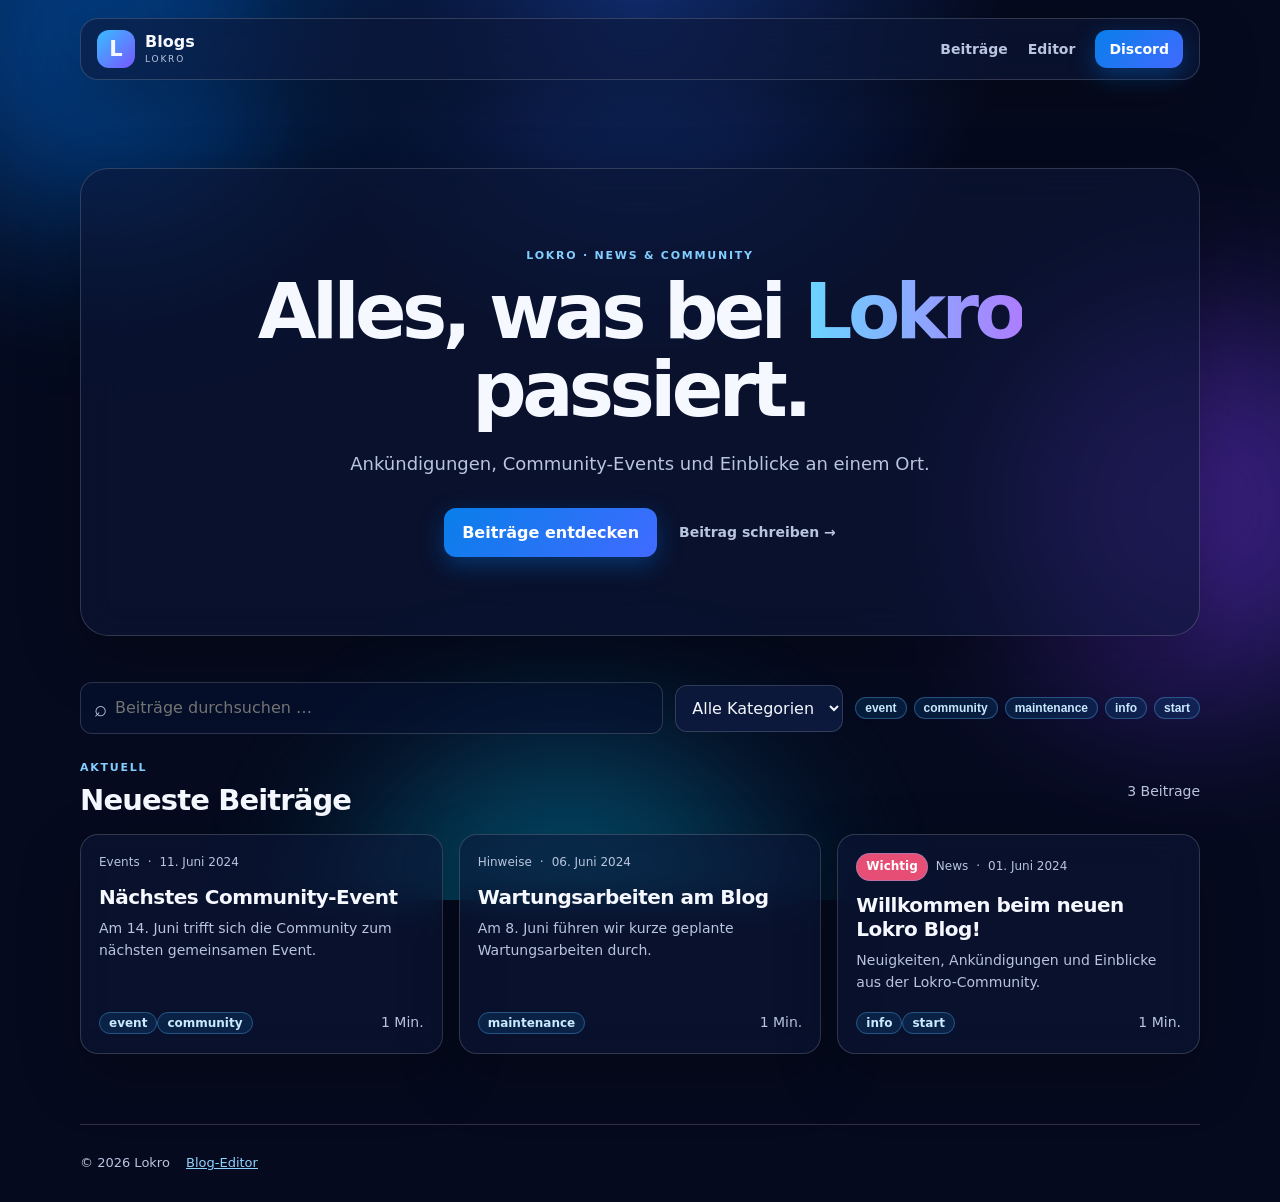
==== commit 9db5b420: "Redesign blog homepage and add editor usage docs" ====
--- a/index.html
+++ b/index.html
@@ -1,682 +1,36 @@
 <!doctype html>
 <html lang="de">
 <head>
-    <meta charset="UTF-8" />
-    <meta name="viewport" content="width=device-width, initial-scale=1.0" />
-    <script src="https://cdn.jsdelivr.net/npm/@tailwindcss/browser@4"></script>
-    <link rel="icon" href="/assets/logo-white.png">
-    <title>Lokrogamer</title>
-    <style>
-        * {
-            scroll-behaviour: smooth;
-        }
-        :root {
-         --div-length: 20px;
-        }
-        .placeholderBG {
-            --color: rgba(255,255,255,.15);
-            background-image:
-                linear-gradient(0deg, transparent 24%, var(--color) 25%, var(--color) 26%, transparent 27%, transparent 74%, var(--color) 75%, var(--color) 76%, transparent 77%, transparent),
-                linear-gradient(90deg, transparent 24%, var(--color) 25%, var(--color) 26%, transparent 27%, transparent 74%, var(--color) 75%, var(--color) 76%, transparent 77%, transparent);
-            background-size: 40px 40px;
-        }
-
-        .glass {
-            background: rgba(255, 255, 255, 0.08);
-            backdrop-filter: blur(18px);
-            -webkit-backdrop-filter: blur(18px);
-            border: 1px solid rgba(255,255,255,.15);
-        }
-        .blob {
-            position: absolute;
-            border-radius: 9999px;
-            filter: blur(90px);
-            opacity: .35;
-            animation: float 20s ease-in-out infinite;
-        }
-
-        /* NetCologne-Blau */
-        .blob1 {
-            width: 420px;
-            height: 420px;
-            background: #0096ff;
-            top: -120px;
-            left: -100px;
-            animation-duration: 18s;
-        }
-
-        .blob2 {
-            width: 350px;
-            height: 350px;
-            background: #1d7dff;
-            top: 20%;
-            right: -120px;
-            animation-duration: 25s;
-            animation-delay: -5s;
-        }
-
-        .blob3 {
-            width: 500px;
-            height: 500px;
-            background: #4aa8ff;
-            bottom: -180px;
-            left: 30%;
-            animation-duration: 28s;
-            animation-delay: -10s;
-        }
-
-        .blob4 {
-            width: 260px;
-            height: 260px;
-            background: #6ec1ff;
-            bottom: 15%;
-            right: 20%;
-            animation-duration: 22s;
-            animation-delay: -15s;
-        }
-
-        @keyframes float {
-            0% { transform: translate(0,0) scale(1) rotate(0deg);}
-            25% { transform: translate(80px,-40px) scale(1.08) rotate(90deg);}
-            50% { transform: translate(-40px,70px) scale(.92) rotate(180deg);}
-            75% { transform: translate(-90px,-30px) scale(1.05) rotate(270deg);}
-            100% { transform: translate(0,0) scale(1) rotate(360deg);}
-        }
-        .gradient-text {
-            background: linear-gradient(90deg, #a97aff, #4dd5ff);
-            -webkit-background-clip: text;
-            -webkit-text-fill-color: transparent;
-        }
-        /* From Uiverse.io by javierBarroso */ 
-        .tickercard {
-            width: 190px;
-            height: 254px;
-            background: rgb(223, 225, 235);
-            overflow: hidden;
-            border-radius: 20px;
-            box-shadow:
-                inset 0px 56px 40px #2224,
-                inset 0px -56px 40px #fff,
-                1px 1px 2px #fff,
-                -1px -1px 2px #4442;
-        }
-
-        .content {
-            position: relative;
-            display: flex;
-            justify-content: space-between;
-            align-items: center;
-            width: 300%;
-            height: 100%;
-            transform: translateX(0%);
-            animation: anim 6s infinite cubic-bezier(0.68, -0.55, 0.265, 1.55);
-        }
-
-        .word {
-            width: 50%;
-            text-align: center;
-            color: #333;
-            font-size: 30px;
-            font-weight: 600;
-            text-shadow: 9px 8px 3px #4443;
-        }
-
-        @keyframes anim {
-            0% { transform: translateX(0%);}
-            20% { transform: translateX(0%);}
-            30% { transform: translateX(-33.33%);}
-            70% { transform: translateX(-33.33%);}
-            80% { transform: translateX(-66.66%);}
-            100% { transform: translateX(-66.66%);}
-        }
-        /* From Uiverse.io by zeeshan_2112 */ 
-        .ticket-canvas {
-            min-height: 100%;
-            display: flex;
-            align-items: center;
-            justify-content: center;
-            padding: 2em;
-        }
-
-        .ticket-wrapper {
-            --t-bg: #1e1e24;
-            --t-bg-light: #2b2b36;
-            --t-accent: #7c3aed;
-            --t-accent-glow: rgba(124, 58, 237, 0.5);
-            --t-text-main: #f8fafc;
-            --t-text-muted: #94a3b8;
-            font-size: 10px;
-            perspective: 1000px;
-            display: inline-block;
-        }
-
-        .ticket {
-            position: relative;
-            width: 22em;
-            color: var(--t-text-main);
-            font-family: "Space Grotesk", "Segoe UI", system-ui, sans-serif;
-            transform-style: preserve-3d;
-            transition:
-                transform 0.6s cubic-bezier(0.23, 1, 0.32, 1),
-                box-shadow 0.6s ease;
-            box-shadow:
-                0 20px 40px rgba(0, 0, 0, 0.8),
-                0 0 0 1px rgba(255, 255, 255, 0.05);
-            background: transparent;
-            filter: drop-shadow(0px 0px 10px rgba(0, 0, 0, 0.5));
-        }
-
-        .ticket-wrapper:hover .ticket {
-            transform: rotateX(5deg) rotateY(-10deg) scale(1.02);
-            box-shadow:
-                20px 20px 40px rgba(0, 0, 0, 0.6),
-                0 0 0 1px rgba(255, 255, 255, 0.1),
-                -5px -5px 20px var(--t-accent-glow);
-        }
-
-        .ticket::after {
-            content: "";
-            position: absolute;
-            inset: 0;
-            border-radius: 1em;
-            pointer-events: none;
-            background: linear-gradient(
-                115deg,
-                transparent 0%,
-                transparent 40%,
-                rgba(255, 255, 255, 0.1) 45%,
-                rgba(255, 255, 255, 0.3) 50%,
-                rgba(255, 255, 255, 0.1) 55%,
-                transparent 60%,
-                transparent 100%
-            );
-            z-index: 10;
-            background-size: 250% 250%;
-            background-position: 100% 100%;
-            transition: background-position 0.6s cubic-bezier(0.23, 1, 0.32, 1);
-            mix-blend-mode: overlay;
-        }
-
-        .ticket-wrapper:hover .ticket::after {
-            background-position: 0% 0%;
-        }
-
-        .t-main {
-            padding: 2em;
-            position: relative;
-            overflow: hidden;
-            background: radial-gradient(
-                    circle at bottom left,
-                    transparent 1em,
-                    var(--t-bg) 1.05em
-                ),
-                radial-gradient(circle at bottom right, transparent 1em, var(--t-bg) 1.05em);
-            background-size: 51% 100%;
-            background-position: bottom left, bottom right;
-            background-repeat: no-repeat;
-            border-top-left-radius: 1em;
-            border-top-right-radius: 1em;
-        }
-
-        .t-main::after {
-            content: "";
-            position: absolute;
-            top: 0;
-            left: 0;
-            right: 0;
-            bottom: 0;
-            background-image: linear-gradient(
-                    rgba(124, 58, 237, 0.15) 1px,
-                    transparent 1px
-                ),
-                linear-gradient(90deg, rgba(124, 58, 237, 0.15) 1px, transparent 1px);
-            background-size: 2em 2em;
-            opacity: 0.6;
-            z-index: 0;
-            pointer-events: none;
-            transform: perspective(500px) rotateX(20deg) scale(1.5);
-            animation: grid-scroll 20s linear infinite;
-        }
-
-        @keyframes grid-scroll {
-            0% { background-position: 0 0;}
-            100% { background-position: 0 4em; }
-        }
-
-        .t-content {
-            position: relative;
-            z-index: 1;
-        }
-
-        .t-header {
-            display: flex;
-            justify-content: space-between;
-            align-items: flex-start;
-            margin-bottom: 2em;
-        }
-
-        .t-logo {
-            display: flex;
-            align-items: center;
-            gap: 0.5em;
-            font-weight: 900;
-            font-size: 1.2em;
-            letter-spacing: -0.05em;
-            color: #fff;
-        }
-
-        .t-logo svg {
-            width: 1.5em;
-            height: 1.5em;
-            fill: var(--t-accent);
-            filter: drop-shadow(0 0 5px var(--t-accent));
-            animation: logo-pulse 3s ease-in-out infinite alternate;
-        }
-
-        @keyframes logo-pulse {
-            0% { filter: drop-shadow(0 0 2px var(--t-accent)); }
-            100% { filter: drop-shadow(0 0 10px var(--t-accent)) brightness(1.2);}
-        }
-
-        .t-type {
-            font-size: 0.6em;
-            text-transform: uppercase;
-            letter-spacing: 0.2em;
-            color: var(--t-accent);
-            border: 1px solid var(--t-accent);
-            padding: 0.4em 0.8em;
-            border-radius: 99em;
-            font-weight: 700;
-        }
-
-        .t-title {
-            font-size: 2.5em;
-            font-weight: 900;
-            line-height: 1.1;
-            margin-bottom: 0.2em;
-            text-transform: uppercase;
-            background: linear-gradient(135deg, #fff 0%, #a5b4fc 100%);
-            -webkit-background-clip: text;
-            background-clip: text;
-            -webkit-text-fill-color: transparent;
-        }
-
-        .t-subtitle {
-            color: var(--t-text-muted);
-            font-size: 0.9em;
-            margin-bottom: 2.5em;
-        }
-
-        .t-details {
-            display: grid;
-            grid-template-columns: 1fr 1fr;
-            gap: 1.5em;
-            margin-bottom: 1em;
-        }
-
-        .t-detail-item {
-            display: flex;
-            flex-direction: column;
-            gap: 0.2em;
-        }
-
-        .t-label {
-            font-size: 0.6em;
-            text-transform: uppercase;
-            letter-spacing: 0.1em;
-            color: var(--t-text-muted);
-        }
-
-        .t-value {
-            font-size: 1.1em;
-            font-weight: 700;
-            color: var(--t-text-main);
-        }
-
-        .t-perforation {
-            display: flex;
-            justify-content: space-between;
-            height: 1em;
-            align-items: center;
-            position: relative;
-            z-index: 2;
-        }
-
-        .t-perf-line {
-            flex-grow: 1;
-            height: 0;
-            border-top: 2px dashed rgba(255, 255, 255, 0.2);
-            margin: 0 1.5em;
-        }
-
-        .t-stub {
-            padding: 2em;
-            background: radial-gradient(
-                    circle at top left,
-                    transparent 1em,
-                    var(--t-bg-light) 1.05em
-                ),
-                radial-gradient(
-                    circle at top right,
-                    transparent 1em,
-                    var(--t-bg-light) 1.05em
-                );
-            background-size: 51% 100%;
-            background-position: top left, top right;
-            background-repeat: no-repeat;
-            border-bottom-left-radius: 1em;
-            border-bottom-right-radius: 1em;
-            display: flex;
-            justify-content: space-between;
-            align-items: center;
-            position: relative;
-        }
-
-        .t-barcode-container {
-            display: flex;
-            flex-direction: column;
-            gap: 0.5em;
-        }
-
-        .t-barcode {
-            width: 10em;
-            height: 3em;
-            background: repeating-linear-gradient(
-                90deg,
-                #fff 0,
-                #fff 2px,
-                transparent 2px,
-                transparent 4px,
-                #fff 4px,
-                #fff 5px,
-                transparent 5px,
-                transparent 8px,
-                #fff 8px,
-                #fff 12px,
-                transparent 12px,
-                transparent 15px,
-                #fff 15px,
-                #fff 16px,
-                transparent 16px,
-                transparent 18px
-            );
-            opacity: 0.8;
-        }
-
-        .t-barcode-id {
-            font-family: monospace;
-            font-size: 0.7em;
-            color: var(--t-text-muted);
-            letter-spacing: 0.2em;
-            text-align: justify;
-        }
-
-        .t-admit {
-            text-align: right;
-        }
-
-        .t-admit-text {
-            font-size: 0.7em;
-            text-transform: uppercase;
-            letter-spacing: 0.1em;
-            color: var(--t-text-muted);
-        }
-
-        .t-admit-num {
-            font-size: 3em;
-            font-weight: 900;
-            line-height: 1;
-            color: var(--t-accent);
-            text-shadow: 0 0 15px var(--t-accent-glow);
-        }
-
-        .ticket-wrapper:active .ticket {
-            transform: rotateX(15deg) rotateY(-5deg) scale(0.98);
-        }
-
-        .ticket-wrapper:active .t-stub {
-            transform: translateY(5px) rotateZ(2deg);
-            opacity: 0.8;
-            transition:
-                transform 0.2s ease,
-                opacity 0.2s ease;
-        }
-    </style>
+  <meta charset="utf-8">
+  <meta name="viewport" content="width=device-width,initial-scale=1">
+  <meta name="description" content="Neuigkeiten, Events und Einblicke von Lokro.">
+  <title>Blogs · Lokro</title>
+  <link rel="stylesheet" href="css/style.css">
 </head>
-<body class="bg-black text-white overflow-x-hidden">
-
-    <!-- Hintergrund -->
-    <iframe
-        src="https://lokro.dev/beta/nc/background.html"
-        class="fixed inset-0 w-full h-full -z-10 border-0">
-    </iframe>
-    <!-- Animierte Blur-Kreise -->
-    <div class="pointer-events-none fixed inset-0 overflow-hidden -z-0">
-
-        <div class="blob blob1"></div>
-        <div class="blob blob2"></div>
-        <div class="blob blob3"></div>
-        <div class="blob blob4"></div>
-
-    </div>
-    <main class="relative min-h-screen">
-
-        <!-- Navbar -->
-        <nav class="glass fixed top-5 left-1/2 -translate-x-1/2 w-[95%] max-w-7xl rounded-2xl px-6 py-4 z-50">
-            <div class="flex items-center justify-between">
-
-                <div class="flex items-center gap-4">
-                    <div class="w-12 h-12 rounded-xl">
-                        <img src="https://lokro.dev/assets/logo-white.png" alt="LG Logo">
-                    </div>
-
-                    <div>
-                        <h1 class="font-bold text-xl">Blogs</h1>
-                        <p class="text-xs text-white/60">
-                           LOKRO
-                        </p>
-                    </div>
-                </div>
-
-                <div id="navBlogs" class="hidden md:flex gap-8 text-white/80"></div>
-
-                <button onclick="window.location.href='https://lgg.lovable.app/s/lokrogang'" class="bg-blue-600 hover:bg-blue-500 px-5 py-2 rounded-xl font-semibold transition">
-                    Discord
-                </button>
-            </div>
-        </nav>
- 
-        <!-- Hero -->
-        <section class="min-h-screen flex flex-col items-center justify-center px-6 ">
-            <div class="w-[85%] max-w-4xl rounded-2xl px-6 py-6 z-1 glass flex flex-col gap-5 items-center">
-                <p class="text-5xl gradient-text font-bold h-14">Blogs</p>
-                <!--CTA-BTNS-->
-                <div class="flex items-center flex-col gap-5">
-                    <div class="flex flex-row items-center gap-10">
-                        <a href="#newest" class="bg-blue-600 hover:bg-blue-500 px-5 py-2 rounded-xl font-semibold transition">
-                            Read Newest
-                        </a>
-                        <a href="#blogList" class="bg-blue-600 hover:bg-blue-500 px-5 py-2 rounded-xl font-semibold transition">
-                            All Blogs
-                        </a>
-                    </div>
-                    <a href="#important" class="bg-blue-600 hover:bg-blue-500 px-5 py-2 rounded-xl font-semibold transition">
-                        Important
-                    </a>
-                </div>
-            </div>
-        </section>
-   
-        <section class="min-h-screen flex flex-col items-center justify-center px-6 ">
-            <div id="blogList" class="w-[85%] max-w-4xl rounded-2xl px-6 py-6 z-1 glass flex flex-col gap-5 items-center">
-                <!-- Blog entries will be rendered here -->
-            </div>
-        </section>
-
-    </main>
-
-<script>
-// --- Dynamic Blog Entry System ---
-
-// Example JSON for blog entries (replace or load as needed)
-const blogData = [
-    {
-        "title": "Willkommen beim neuen Lokrogamer Blog!",
-        "date": "2024-06-01",
-        "author": "Lokrogamer",
-        "tags": ["info", "start"],
-        "content": `
-            <p>Wir freuen uns, unseren neuen Blog zu starten. Hier erfährst du alle Neuigkeiten, Ankündigungen und mehr über Lokrogamer!</p>
-            <ul class="list-disc ml-4">
-                <li>Regelmäßige Updates</li>
-                <li>Blick hinter die Kulissen</li>
-                <li>Exklusive Inhalte für Community-Mitglieder</li>
-            </ul>
-        `,
-        "important": true
-    },
-    {
-        "title": "Nächstes Community-Event",
-        "date": "2024-06-11",
-        "author": "Team Lokro",
-        "tags": ["event", "community"],
-        "content": `
-            <p>Am 14.06. findet unser nächstes Community-Event statt. Seid dabei und gewinnt Preise – Details findest du <a class="underline text-blue-400" href='https://lokro.dev/events'>hier</a>!</p>
-        `,
-        "important": false
-    },
-    {
-        "title": "Wartungsarbeiten am Blog",
-        "date": "2024-06-06",
-        "author": "Lokrogamer Admin",
-        "tags": ["maintenance"],
-        "content": `
-            <p>Am 8. Juni gibt es geplante Wartungsarbeiten. Währenddessen ist der Blog für kurze Zeit nicht erreichbar.</p>
-        `,
-        "important": false
-    }
-];
-
-// Helper: format date for DE locale
-function formatDateDe(isoDate) {
-    try {
-        return new Date(isoDate).toLocaleDateString("de-DE", {
-            year: "numeric",
-            month: "short",
-            day: "numeric"
-        });
-    } catch {
-        return isoDate;
-    }
-}
-
-// Render all blogs (with newest first)
-function renderAllBlogs(blogs, container) {
-    if (!blogs.length) {
-        container.innerHTML = "<div class='text-center text-lg text-white/70'>Keine Blogeinträge verfügbar.</div>";
-        return;
-    }
-    container.innerHTML = blogs.map(entry => `
-        <article id="blog-${entry.date}-${entry.title.replace(/\s/g, '')}" class="w-full bg-white/5 px-6 py-5 rounded-xl flex flex-col gap-2 shadow-md">
-            <div class="flex justify-between items-center mb-1">
-                <h2 class="font-bold text-2xl gradient-text">${entry.title}</h2>
-                <span class="bg-blue-700/60 text-white/70 text-xs font-semibold rounded-full px-3 py-1 whitespace-nowrap">${formatDateDe(entry.date)}</span>
-            </div>
-            <div class="flex flex-wrap gap-2 mb-2">
-                ${entry.important ? `<span class='bg-red-600/60 text-xs font-bold text-white px-2 py-0.5 rounded'>Wichtig</span>` : ""}
-                ${entry.tags.map(tag => `<span class="bg-blue-500/40 text-xs text-white px-2 py-0.5 rounded">${tag}</span>`).join(' ')}
-                <span class="text-xs text-white/60 ml-auto">${entry.author}</span>
-            </div>
-            <div class="text-white/95 text-base blog-content">${entry.content}</div>
-        </article>
-    `).join('\n');
-}
-
-// Scroll to and highlight latest/important, if desired on CTA click
-function findAndScrollTo(selector) {
-    const el = document.querySelector(selector);
-    if (el) {
-        el.scrollIntoView({ behavior: "smooth", block: "center"});
-        el.classList.add("ring-4", "ring-blue-400/60");
-        setTimeout(() => {
-            el.classList.remove("ring-4", "ring-blue-400/60");
-        }, 1000);
-    }
-}
-
-// Show newest only
-function renderNewestBlog(blogs) {
-    // sorted descending by date
-    const sorted = [...blogs].sort((a, b) => b.date.localeCompare(a.date));
-    return sorted[0];
-}
-
-// Show most important
-function renderImportantBlog(blogs) {
-    const important = blogs.filter(e => e.important);
-    // newest "important"
-    if (important.length > 0) {
-        return important.sort((a, b) => b.date.localeCompare(a.date))[0];
-    }
-    return null;
-}
-
-// Setup UI logic on DOMContentLoaded
-document.addEventListener('DOMContentLoaded', function () {
-    const blogListDiv = document.getElementById("blogList");
-
-    // Default: All blogs
-    renderAllBlogs([...blogData].sort((a, b) => b.date.localeCompare(a.date)), blogListDiv);
-
-    // Handle CTA/anchor scrolls/highlight
-    document.querySelectorAll('a[href="#newest"]').forEach(btn => {
-        btn.addEventListener('click', (e) => {
-            e.preventDefault();
-            const newest = renderNewestBlog(blogData);
-            if (newest) {
-                // Re-render with new sort and highlight newest
-                renderAllBlogs([newest], blogListDiv);
-                setTimeout(() => findAndScrollTo(`#blog-${newest.date}-${newest.title.replace(/\s/g, '')}`), 100);
-            }
-        });
-    });
-
-    document.querySelectorAll('a[href="#important"]').forEach(btn => {
-        btn.addEventListener('click', (e) => {
-            e.preventDefault();
-            const important = renderImportantBlog(blogData);
-            if (important) {
-                renderAllBlogs([important], blogListDiv);
-                setTimeout(() => findAndScrollTo(`#blog-${important.date}-${important.title.replace(/\s/g, '')}`), 100);
-            } else {
-                blogListDiv.innerHTML = "<div class='text-center text-lg text-white/60'>Kein wichtiger Beitrag gefunden.</div>";
-            }
-        });
-    });
-
-    document.querySelectorAll('a[href="#blogList"]').forEach(btn => {
-        btn.addEventListener('click', (e) => {
-            e.preventDefault();
-            renderAllBlogs([...blogData].sort((a, b) => b.date.localeCompare(a.date)), blogListDiv);
-            setTimeout(() => blogListDiv.scrollIntoView({behavior: "smooth", block:"center"}), 100);
-        });
-    });
-});
-</script>
-
-<script>
-// Blob Parallax effect
-const blobs = document.querySelectorAll(".blob");
-
-document.addEventListener("mousemove", (e) => {
-    const x = e.clientX / window.innerWidth - 0.5;
-    const y = e.clientY / window.innerHeight - 0.5;
-
-    blobs.forEach((blob, i) => {
-        const speed = (i + 1) * 20;
-        blob.style.transform = `translate(${x * speed}px, ${y * speed}px)`;
-    });
-});
-</script>
+<body>
+  <div class="aurora" aria-hidden="true"><i></i><i></i><i></i></div>
+  <header class="site-header shell glass">
+    <a class="brand" href="index.html" aria-label="Lokro Blogs Startseite"><span class="brand-mark">L</span><span><b>Blogs</b><small>LOKRO</small></span></a>
+    <nav><a href="#beitraege">Beiträge</a><a href="admin/">Editor</a><a class="button compact" href="https://lgg.lovable.app/s/lokrogang" target="_blank" rel="noreferrer">Discord</a></nav>
+  </header>
+  <main class="shell">
+    <section class="hero glass">
+      <p class="eyebrow">LOKRO · NEWS & COMMUNITY</p>
+      <h1>Alles, was bei <span>Lokro</span> passiert.</h1>
+      <p class="lead">Ankündigungen, Community-Events und Einblicke an einem Ort.</p>
+      <div class="hero-actions"><a class="button" href="#beitraege">Beiträge entdecken</a><a class="text-link" href="admin/">Beitrag schreiben →</a></div>
+    </section>
+    <section class="controls" aria-label="Beiträge filtern">
+      <label class="search"><span>⌕</span><input id="search" type="search" placeholder="Beiträge durchsuchen …" autocomplete="off"></label>
+      <select id="categoryFilter" aria-label="Kategorie auswählen"><option value="">Alle Kategorien</option></select>
+      <div id="tagFilters" class="tag-filters" aria-label="Tags filtern"></div>
+    </section>
+    <section id="beitraege" class="posts-section">
+      <div class="section-heading"><div><p class="eyebrow">AKTUELL</p><h2>Neueste Beiträge</h2></div><p id="postCount" class="muted"></p></div>
+      <div id="posts" class="post-grid" aria-live="polite"><p class="loading">Beiträge werden geladen …</p></div>
+    </section>
+  </main>
+  <footer class="shell footer">© <span id="year"></span> Lokro <a href="admin/">Blog-Editor</a></footer>
+  <script type="module" src="js/router.js"></script>
 </body>
 </html>
--- a/css/style.css
+++ b/css/style.css
@@ -0,0 +1 @@
+:root{--ink:#f6f8ff;--muted:#b9c5df;--line:rgba(255,255,255,.16);--glass:rgba(13,23,55,.58);--blue:#159aff;--violet:#a779ff;--shadow:0 22px 60px rgba(0,0,0,.26)}*{box-sizing:border-box}html{scroll-behavior:smooth}body{margin:0;min-height:100vh;background:#050a1e;color:var(--ink);font-family:Inter,ui-sans-serif,system-ui,-apple-system,"Segoe UI",sans-serif;line-height:1.6}.shell{width:min(1120px,calc(100% - 32px));margin-inline:auto}.aurora{pointer-events:none;position:fixed;inset:0;overflow:hidden;z-index:-1;background:radial-gradient(circle at 50% 0,#102b6b 0,transparent 33%),#050a1e}.aurora i{position:absolute;border-radius:50%;filter:blur(85px);opacity:.42}.aurora i:nth-child(1){width:410px;height:410px;background:#007dff;top:-180px;left:-100px}.aurora i:nth-child(2){width:380px;height:380px;background:#7c3cff;right:-110px;top:35%}.aurora i:nth-child(3){width:420px;height:420px;background:#01a8d6;bottom:-270px;left:28%}.glass{background:var(--glass);border:1px solid var(--line);box-shadow:var(--shadow);backdrop-filter:blur(18px);-webkit-backdrop-filter:blur(18px)}.site-header{position:sticky;top:18px;z-index:5;margin-top:18px;padding:11px 16px;border-radius:18px;display:flex;align-items:center;justify-content:space-between}.brand{display:flex;align-items:center;gap:10px;text-decoration:none;color:var(--ink);line-height:1}.brand-mark{display:grid;place-items:center;width:38px;height:38px;border-radius:12px;font-weight:900;font-size:21px;background:linear-gradient(135deg,#38bdff,#7856ff)}.brand b,.brand small{display:block}.brand small{font-size:9px;letter-spacing:.2em;color:var(--muted);margin-top:5px}nav{display:flex;align-items:center;gap:20px}nav a,.text-link{color:var(--muted);text-decoration:none;font-size:14px;font-weight:650}nav a:hover,.text-link:hover{color:#fff}.button{display:inline-block;border:0;border-radius:12px;padding:12px 18px;background:linear-gradient(135deg,#087fea,#416aff);color:#fff;text-decoration:none;font-weight:750;box-shadow:0 8px 24px #056bd066;cursor:pointer}.button:hover{filter:brightness(1.13)}.compact{padding:8px 14px}.hero{margin-top:88px;padding:clamp(34px,7vw,78px);border-radius:28px;text-align:center}.eyebrow{color:#83ceff;font-size:11px;font-weight:800;letter-spacing:.16em;margin:0 0 8px}.hero h1{font-size:clamp(40px,7vw,76px);line-height:1.02;letter-spacing:-.06em;margin:0 auto;max-width:820px}.hero h1 span,.gradient{background:linear-gradient(90deg,#69d6ff,#ac7dff);background-clip:text;-webkit-background-clip:text;color:transparent}.lead{max-width:580px;margin:22px auto;color:var(--muted);font-size:18px}.hero-actions{display:flex;justify-content:center;align-items:center;gap:22px;margin-top:29px}.controls{display:flex;align-items:center;gap:12px;flex-wrap:wrap;margin:46px 0 25px}.search{display:flex;align-items:center;gap:8px;flex:1 1 260px;border:1px solid var(--line);border-radius:12px;padding:0 13px;background:#07133399}.search span{font-size:22px;color:var(--muted)}input,select,textarea{font:inherit;color:var(--ink)}.search input{width:100%;border:0;outline:0;background:transparent;padding:12px 0}select{border:1px solid var(--line);background:#0c193c;color:var(--ink);padding:12px;border-radius:12px}.tag-filters{display:flex;gap:7px;flex-wrap:wrap}.tag{border:1px solid #62baff55;background:#0d4c844d;color:#caeaff;border-radius:999px;padding:3px 9px;font-size:12px;font-weight:650}.tag-filter{cursor:pointer}.tag-filter.active{background:#278ce2;color:white}.posts-section,.related-section{padding-bottom:70px}.section-heading{display:flex;justify-content:space-between;align-items:end;margin-bottom:18px}.section-heading h2{font-size:29px;line-height:1.1;margin:0;letter-spacing:-.03em}.muted{color:var(--muted);font-size:14px}.post-grid{display:grid;grid-template-columns:repeat(3,1fr);gap:16px}.post-card{overflow:hidden;border-radius:18px;display:flex;flex-direction:column;text-decoration:none;color:var(--ink);transition:transform .2s,border .2s}.post-card:hover{transform:translateY(-4px);border-color:#7bbcfbaa}.post-image{height:150px;background:linear-gradient(140deg,#0879d4,#5f3edb);object-fit:cover;width:100%}.post-body{padding:18px;display:flex;flex:1;flex-direction:column}.post-meta{display:flex;gap:8px;align-items:center;color:var(--muted);font-size:12px}.post-card h3{font-size:20px;line-height:1.2;margin:12px 0 8px;letter-spacing:-.025em}.excerpt{color:var(--muted);font-size:14px;margin:0 0 16px}.post-footer{margin-top:auto;display:flex;justify-content:space-between;gap:8px;align-items:center}.important{background:#e74e76;color:#fff}.loading,.empty{grid-column:1/-1;text-align:center;color:var(--muted);padding:50px}.footer{padding:28px 0;color:var(--muted);font-size:13px;border-top:1px solid var(--line)}.footer a{color:#8fd3ff;margin-left:12px}.article-layout{display:grid;grid-template-columns:minmax(0,760px) 250px;gap:20px;margin-top:58px;align-items:start}.article{border-radius:24px;padding:clamp(24px,5vw,58px)}.article-hero{width:calc(100% + clamp(48px,10vw,116px));margin:26px calc(clamp(24px,5vw,58px) * -1) 28px;height:310px;object-fit:cover}.article h1{font-size:clamp(35px,5vw,58px);line-height:1.06;letter-spacing:-.05em;margin:10px 0 19px}.article h2{font-size:28px;line-height:1.2;margin-top:42px}.article h3{margin-top:30px}.article p,.article li{color:#dce5f7}.article a{color:#83ccff}.article blockquote{border-left:3px solid #54b9ff;margin:24px 0;padding:5px 20px;color:#dbe9ff}.article pre{overflow:auto;background:#030817;padding:17px;border-radius:10px}.article img{max-width:100%;border-radius:12px}.article-meta{display:flex;gap:12px;flex-wrap:wrap;color:var(--muted);font-size:14px}.article-tags{display:flex;gap:7px;flex-wrap:wrap;margin-top:24px}.toc{position:sticky;top:95px;border-radius:16px;padding:18px}.toc b{font-size:14px}.toc nav{display:block;margin-top:9px}.toc a{display:block;padding:5px 0;font-size:13px}.related-section{margin-top:20px}@media(max-width:760px){.site-header nav a:not(.button){display:none}.hero{margin-top:48px}.post-grid{grid-template-columns:1fr}.article-layout{display:block;margin-top:32px}.toc{display:none}.article-hero{height:210px}.controls{margin-top:32px}.hero-actions{flex-direction:column;gap:14px}}
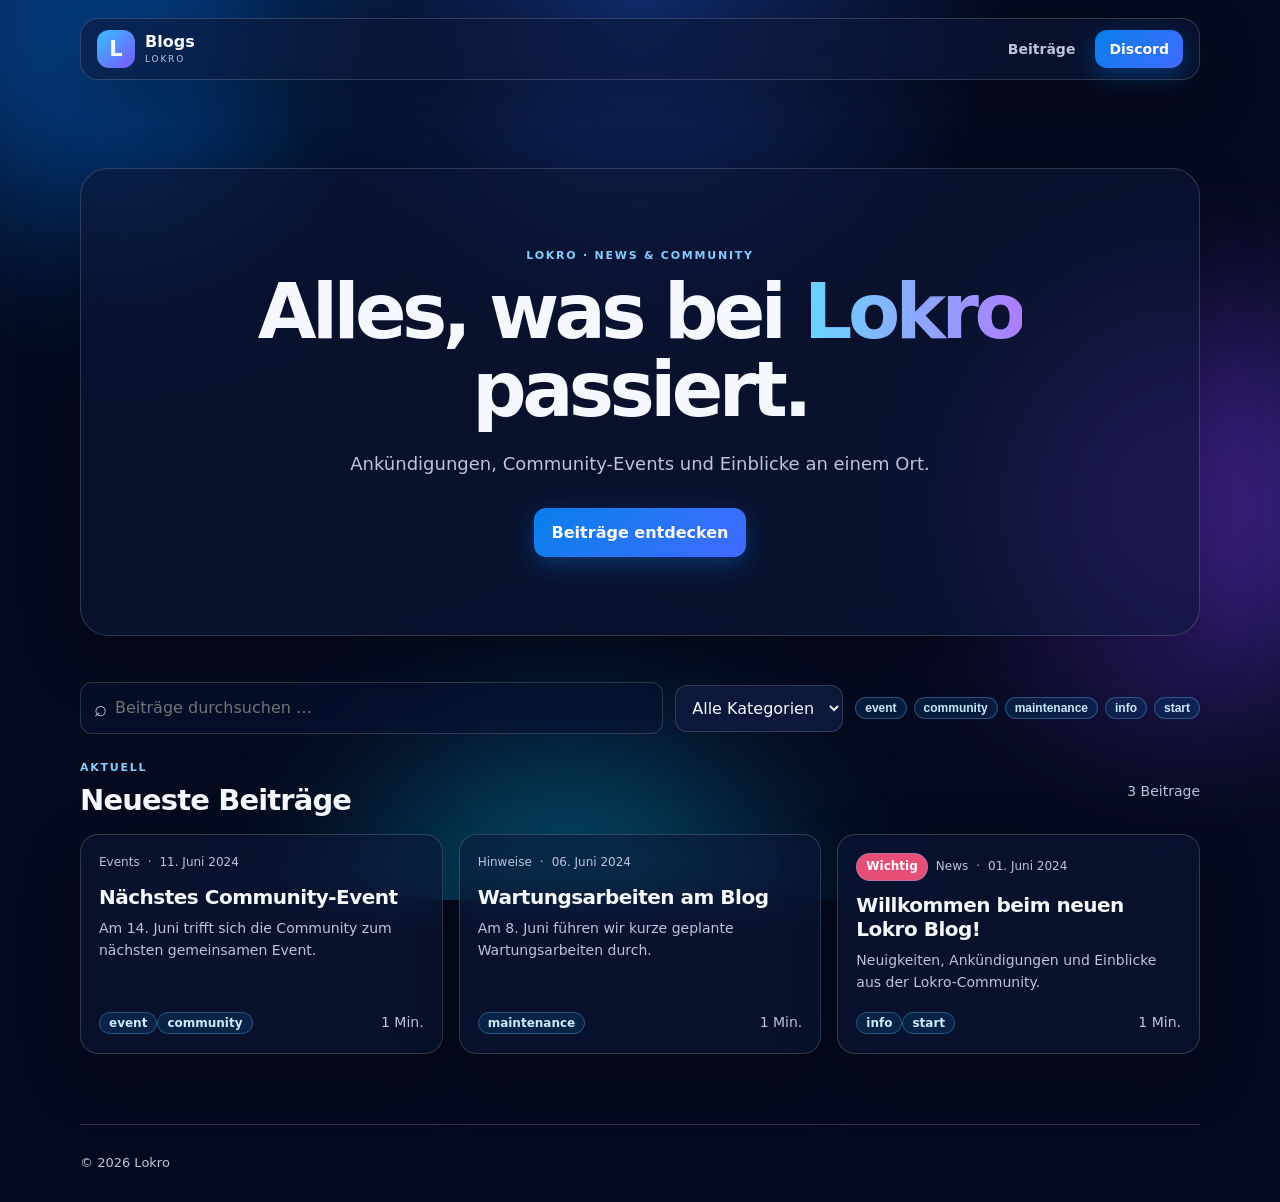
==== commit b9d390c8: "Add post IDs and social card metadata to blog editor" ====
--- a/index.html
+++ b/index.html
@@ -11,14 +11,14 @@
   <div class="aurora" aria-hidden="true"><i></i><i></i><i></i></div>
   <header class="site-header shell glass">
     <a class="brand" href="index.html" aria-label="Lokro Blogs Startseite"><span class="brand-mark">L</span><span><b>Blogs</b><small>LOKRO</small></span></a>
-    <nav><a href="#beitraege">Beiträge</a><a href="admin/">Editor</a><a class="button compact" href="https://lgg.lovable.app/s/lokrogang" target="_blank" rel="noreferrer">Discord</a></nav>
+    <nav><a href="#beitraege">Beiträge</a><a class="button compact" href="https://lgg.lovable.app/s/lokrogang" target="_blank" rel="noreferrer">Discord</a></nav>
   </header>
   <main class="shell">
     <section class="hero glass">
       <p class="eyebrow">LOKRO · NEWS & COMMUNITY</p>
       <h1>Alles, was bei <span>Lokro</span> passiert.</h1>
       <p class="lead">Ankündigungen, Community-Events und Einblicke an einem Ort.</p>
-      <div class="hero-actions"><a class="button" href="#beitraege">Beiträge entdecken</a><a class="text-link" href="admin/">Beitrag schreiben →</a></div>
+      <div class="hero-actions"><a class="button" href="#beitraege">Beiträge entdecken</a></div>
     </section>
     <section class="controls" aria-label="Beiträge filtern">
       <label class="search"><span>⌕</span><input id="search" type="search" placeholder="Beiträge durchsuchen …" autocomplete="off"></label>
@@ -30,7 +30,7 @@
       <div id="posts" class="post-grid" aria-live="polite"><p class="loading">Beiträge werden geladen …</p></div>
     </section>
   </main>
-  <footer class="shell footer">© <span id="year"></span> Lokro <a href="admin/">Blog-Editor</a></footer>
+  <footer class="shell footer">© <span id="year"></span> Lokro</footer>
   <script type="module" src="js/router.js"></script>
 </body>
 </html>
